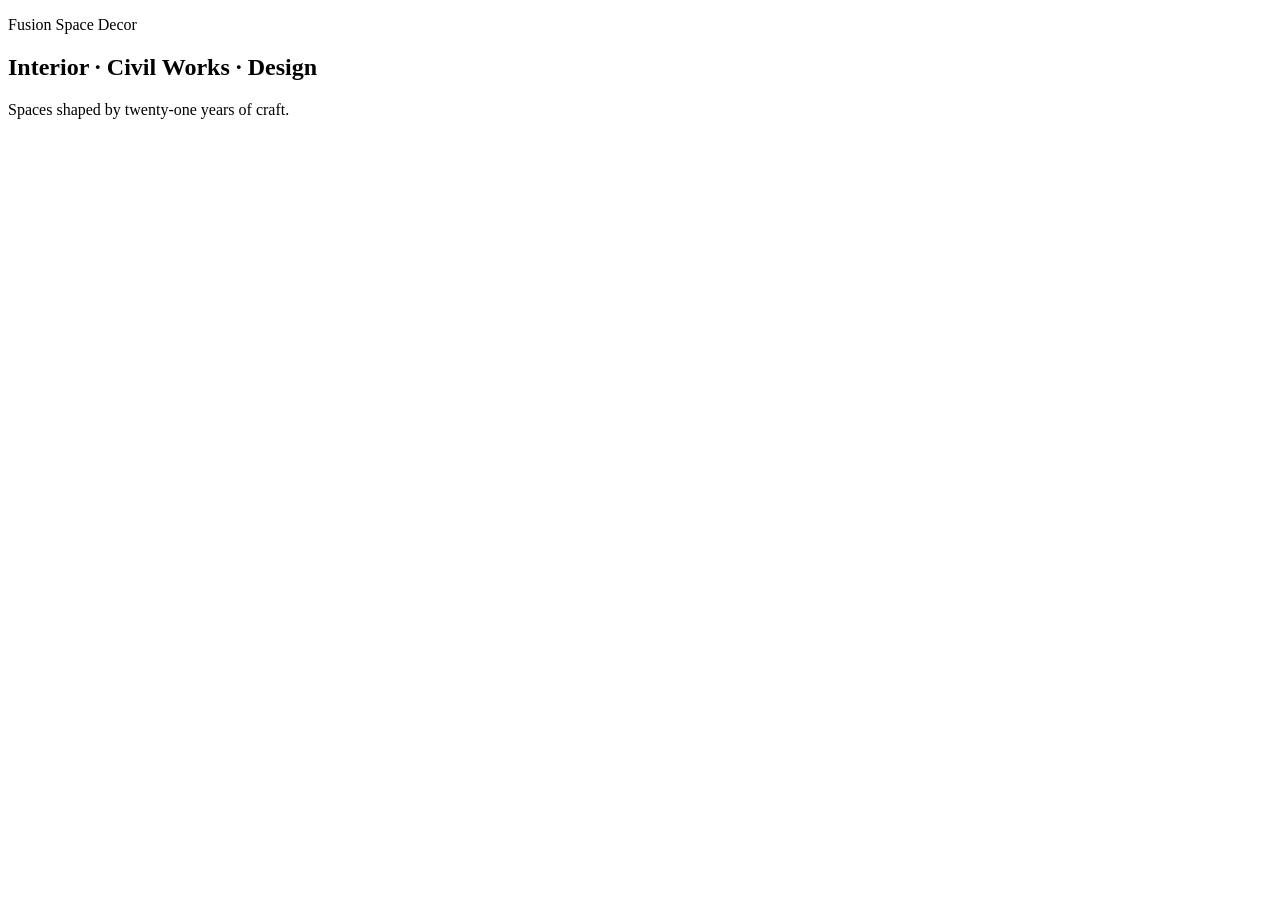
==== public/index.html @ cd6d6539 "Initial project scaffold: pages, Firebase config, security rules, setup guide" ====
<!DOCTYPE html>
<html lang="en">
<head>
  <meta charset="UTF-8">
  <meta name="viewport" content="width=device-width, initial-scale=1.0">
  <title>Fusion Space Decor | Interior · Civil Works · Design</title>
  <meta name="description" content="Fusion Space Decor — Mumbai interior design, civil works and design studio led by Attiulla Mirza, 21+ years' experience.">
  <link rel="icon" href="/logo.png">
  <link rel="preconnect" href="https://fonts.googleapis.com">
  <link rel="preconnect" href="https://fonts.gstatic.com" crossorigin>
  <link href="https://fonts.googleapis.com/css2?family=Cinzel:wght@500;600&family=Cormorant+Garamond:ital@1&family=Outfit:wght@400;500;600&display=swap" rel="stylesheet">
  <link rel="stylesheet" href="/css/style.css">
</head>
<body>
  <div id="site-header"></div>

  <main>
    <section class="hero">
      <p class="eyebrow">Fusion Space Decor</p>
      <h1>Interior &middot; Civil Works &middot; Design</h1>
      <p class="accent">Spaces shaped by twenty-one years of craft.</p>
    </section>

    <!-- Sections to build next: stats, services, featured projects, studio, clients, CTA
         (see CLAUDE.md §4 Home row). Content will come from Firestore from Build order step 3. -->
  </main>

  <div id="site-footer"></div>

  <script src="/js/layout.js"></script>
  <script src="/js/main.js"></script>
</body>
</html>
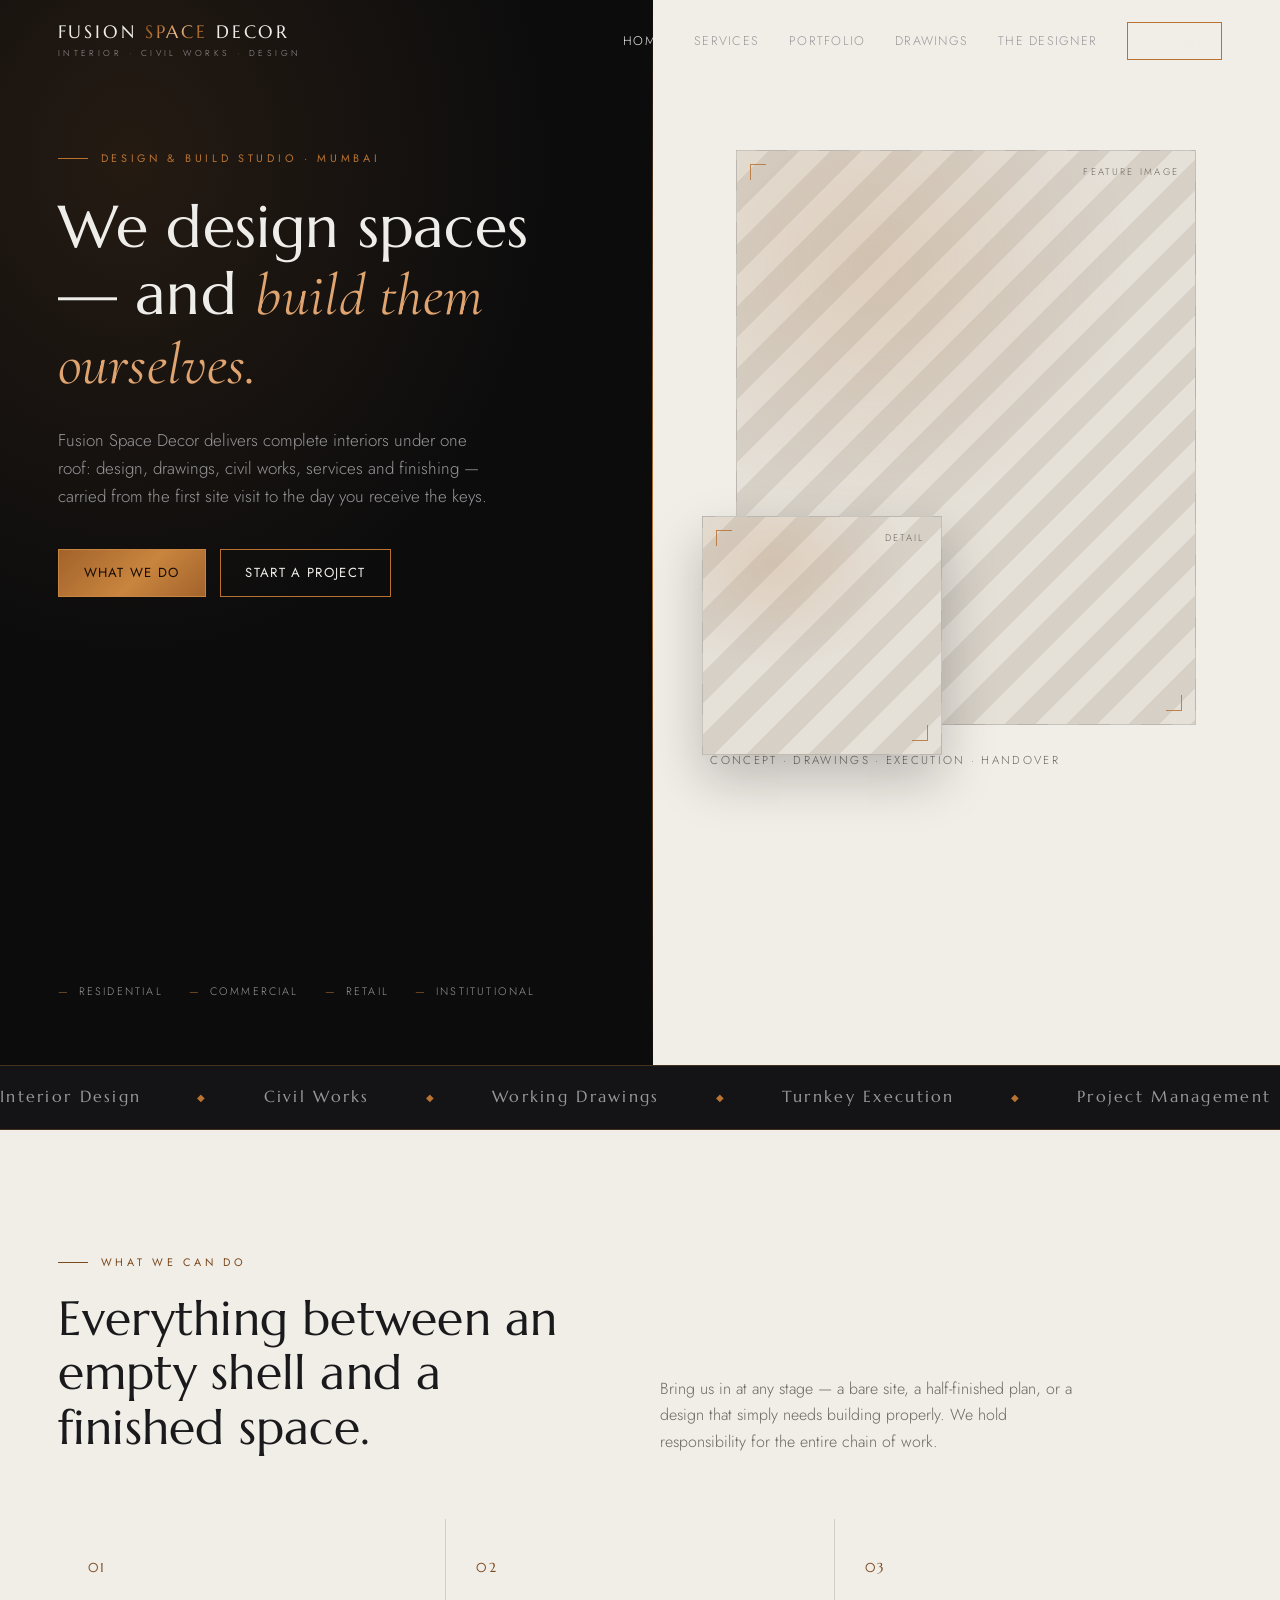
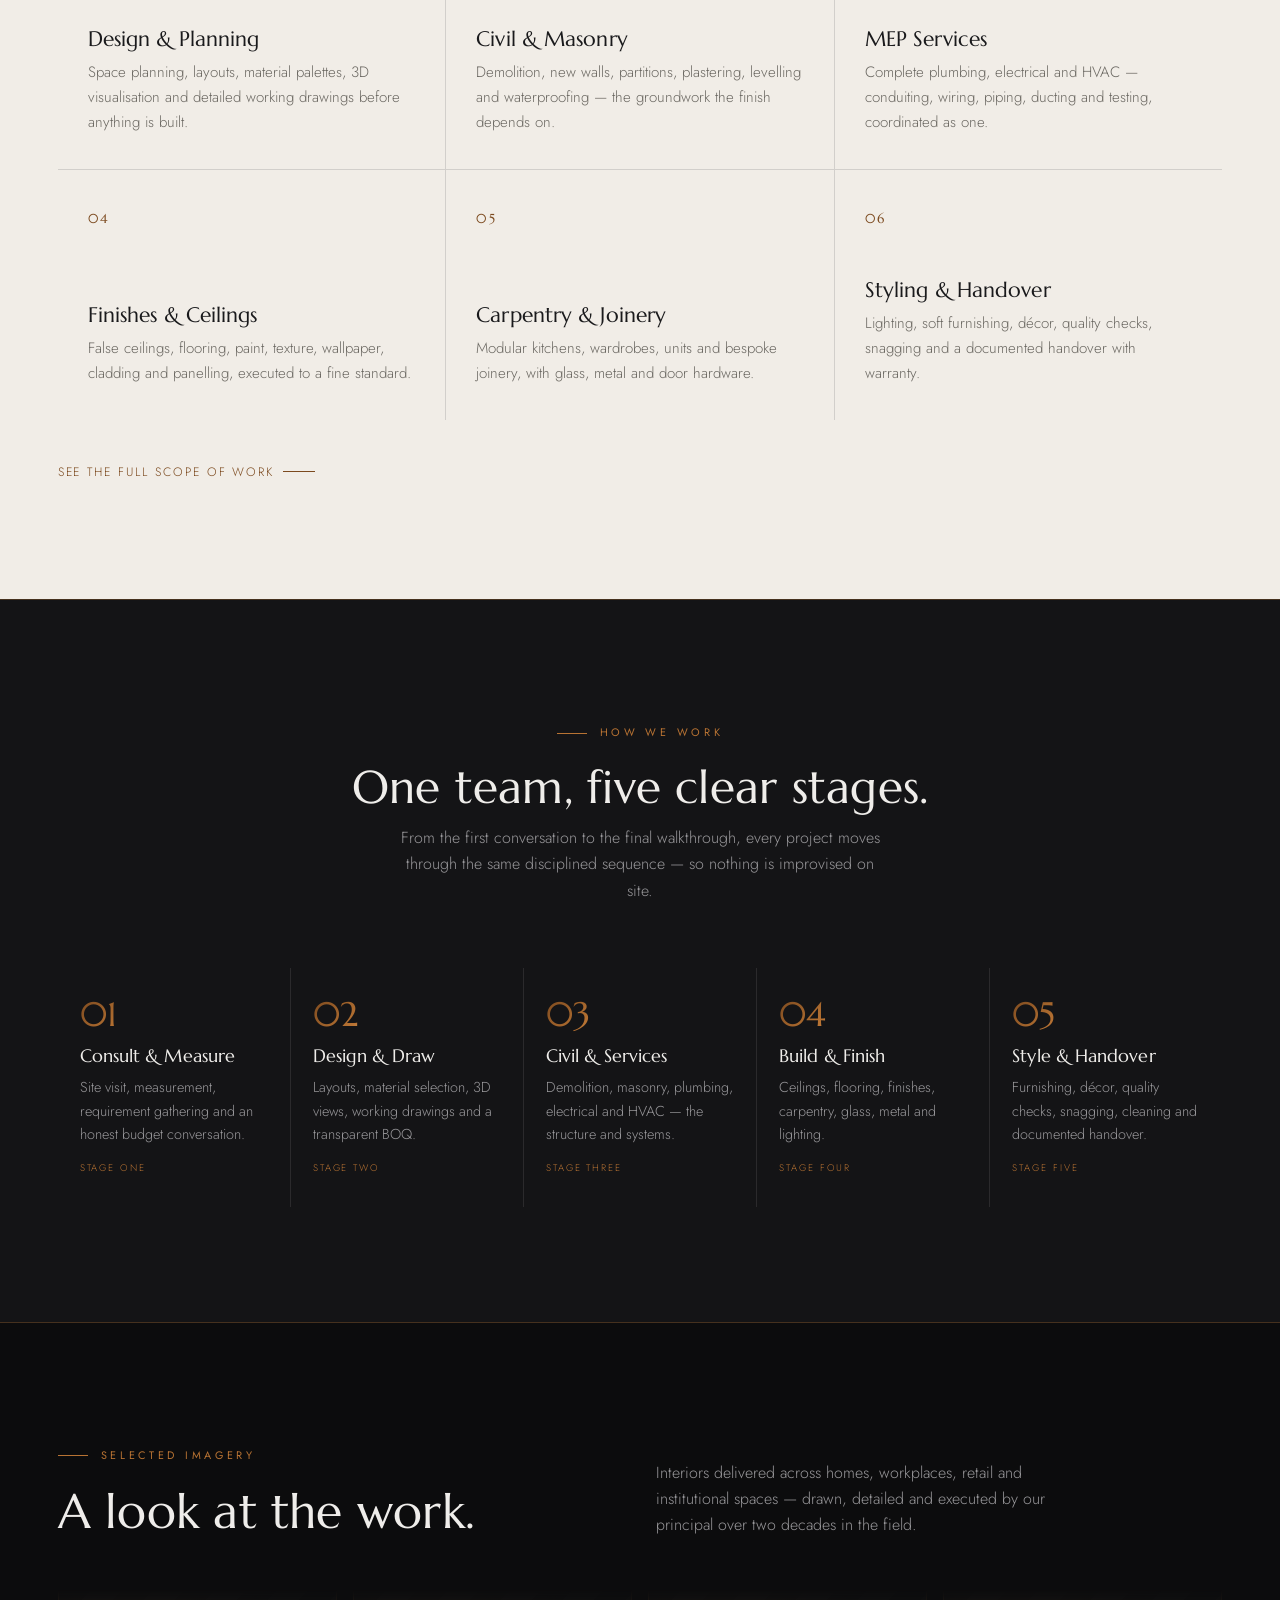
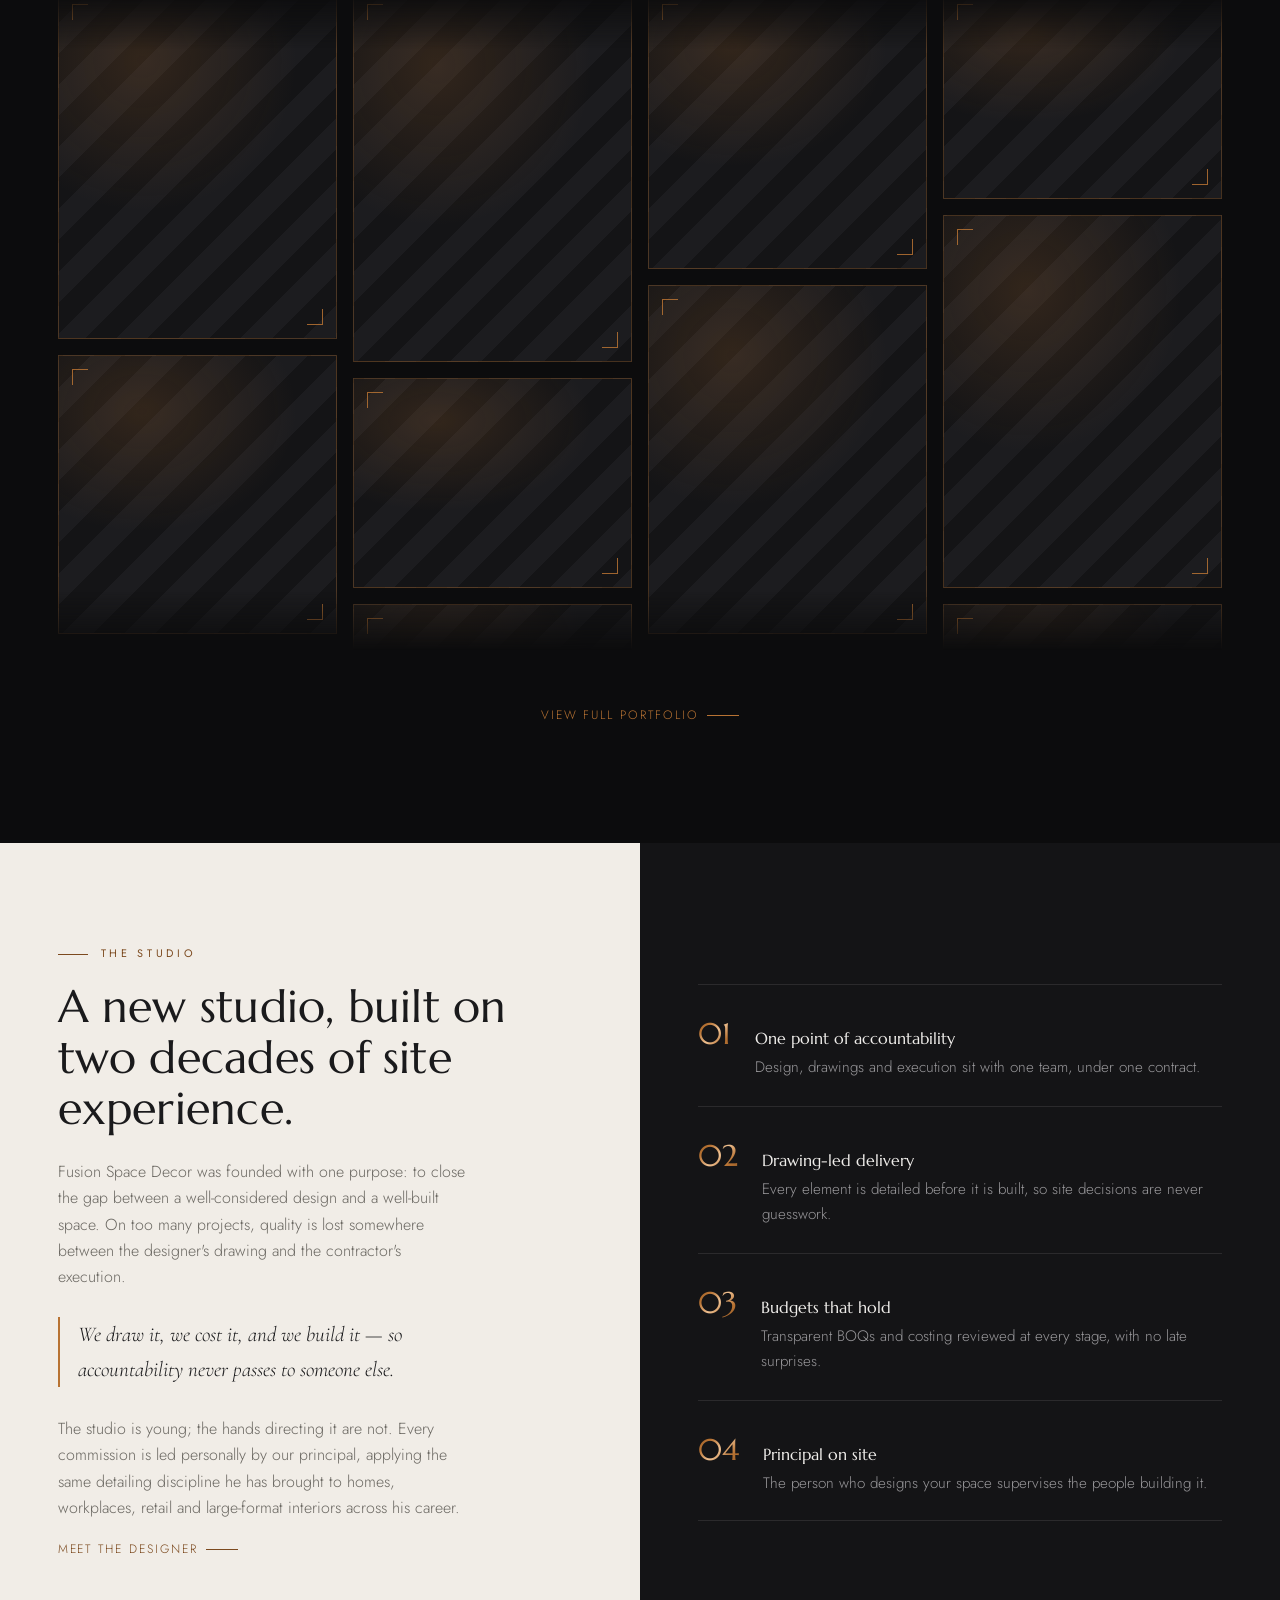
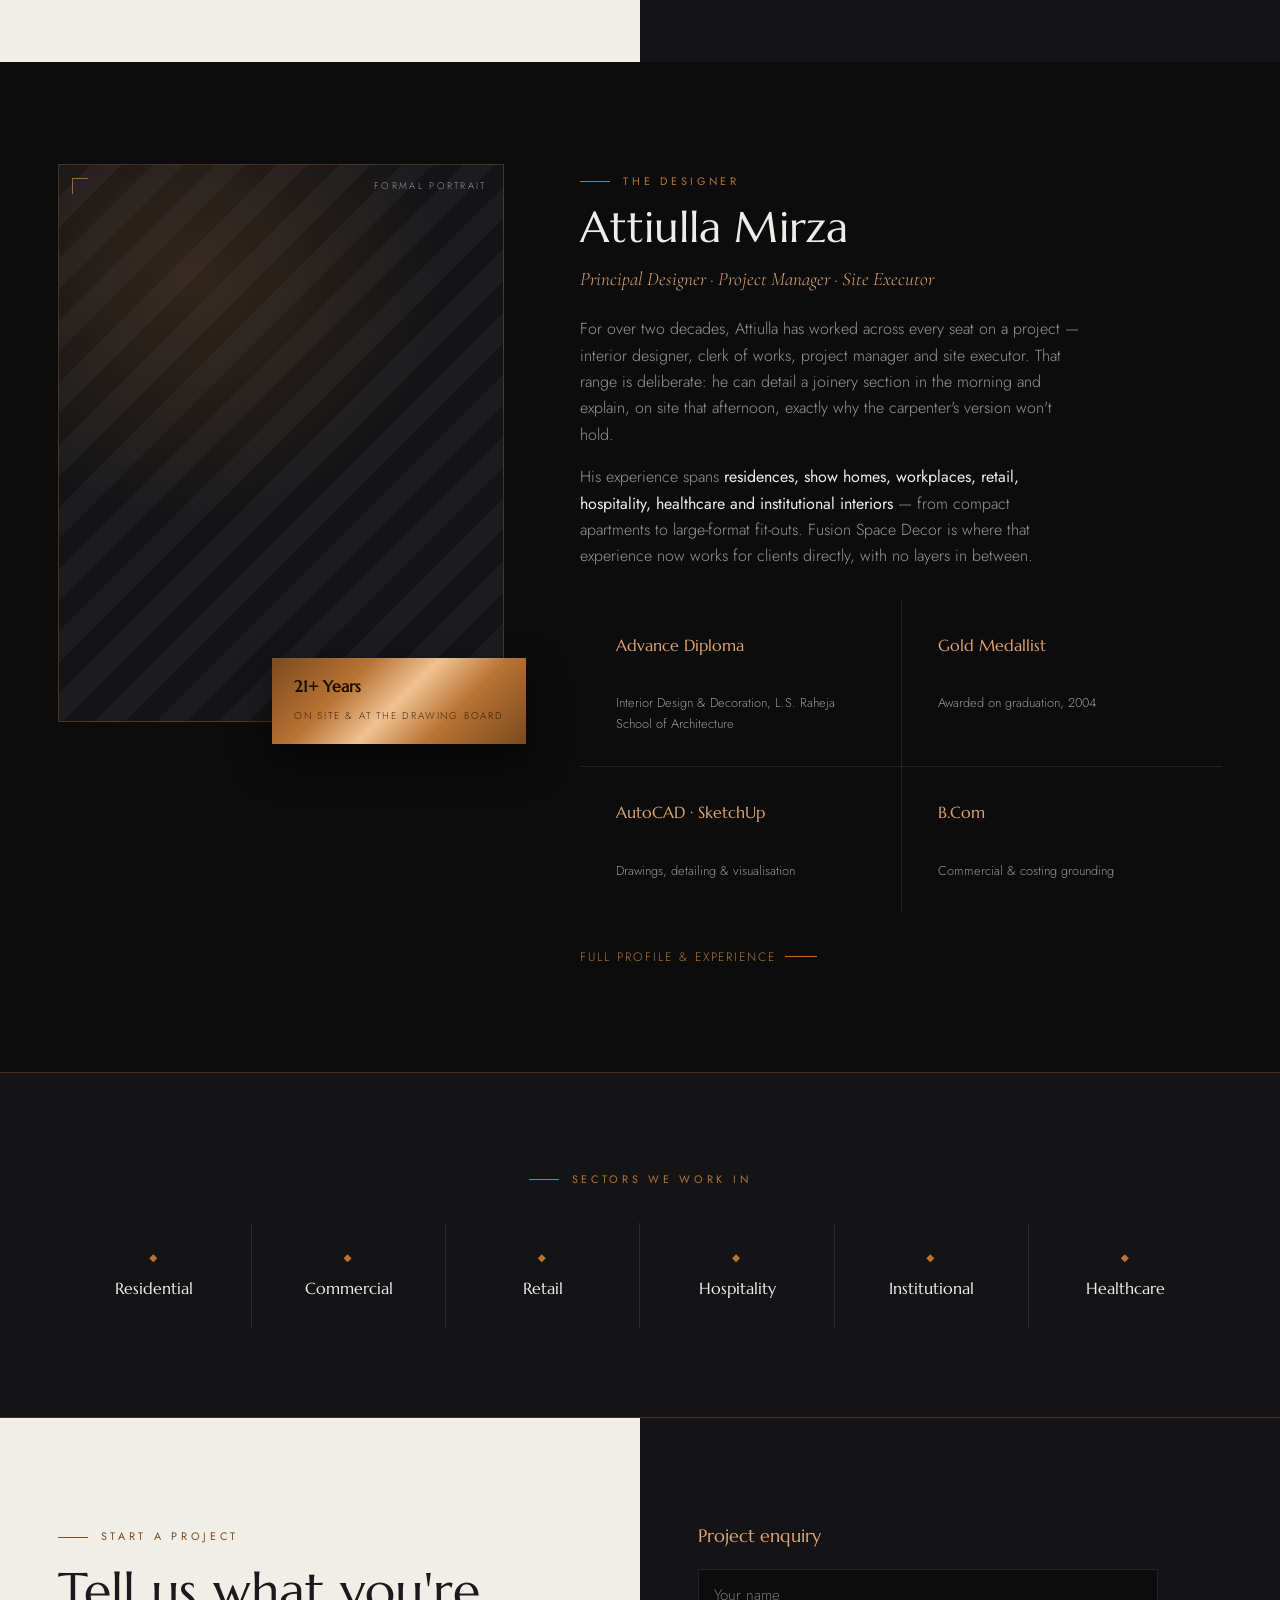
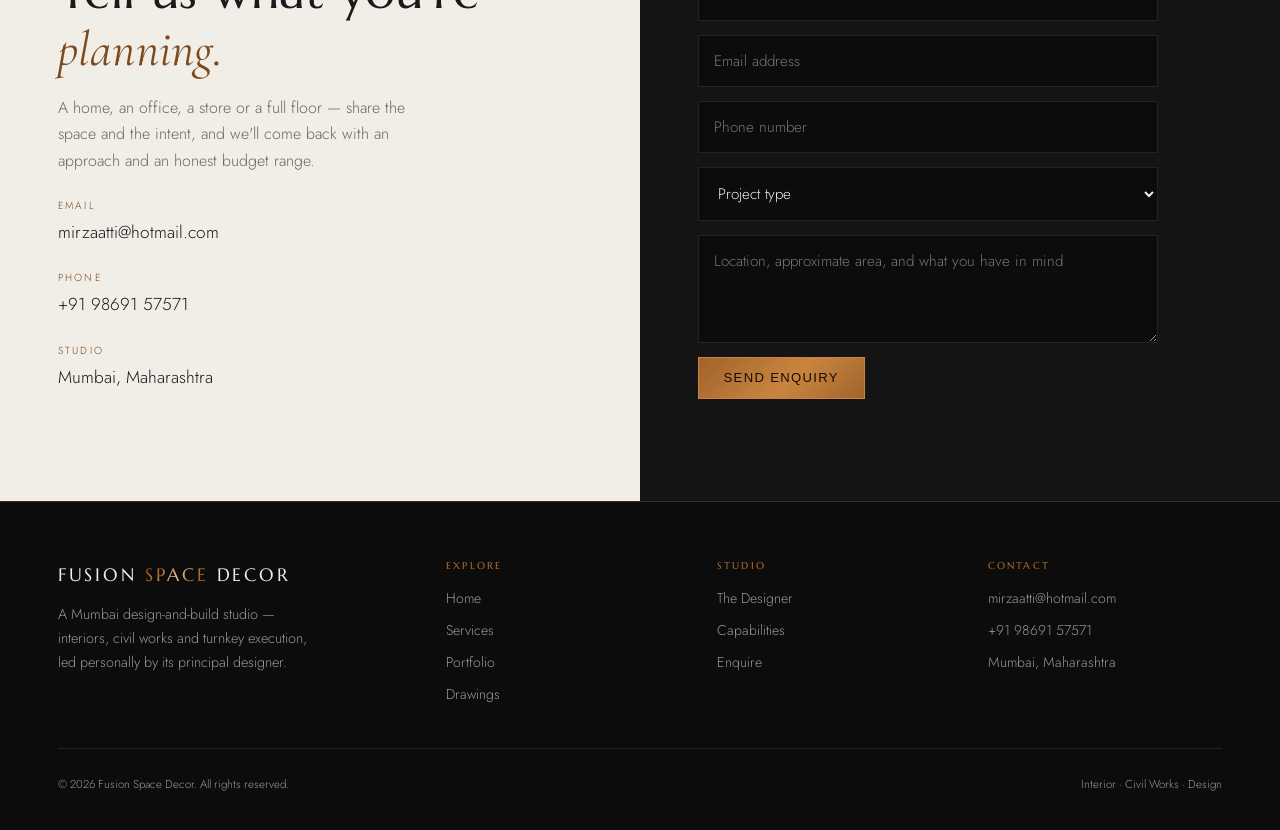
==== commit 5fe961be: "Add GitHub Pages deploy workflow; replace projects pages with portfolio + sketches Publishes public/" ====
--- a/public/index.html
+++ b/public/index.html
@@ -1,33 +1,544 @@
 <!DOCTYPE html>
 <html lang="en">
 <head>
-  <meta charset="UTF-8">
-  <meta name="viewport" content="width=device-width, initial-scale=1.0">
-  <title>Fusion Space Decor | Interior · Civil Works · Design</title>
-  <meta name="description" content="Fusion Space Decor — Mumbai interior design, civil works and design studio led by Attiulla Mirza, 21+ years' experience.">
-  <link rel="icon" href="/logo.png">
-  <link rel="preconnect" href="https://fonts.googleapis.com">
-  <link rel="preconnect" href="https://fonts.gstatic.com" crossorigin>
-  <link href="https://fonts.googleapis.com/css2?family=Cinzel:wght@500;600&family=Cormorant+Garamond:ital@1&family=Outfit:wght@400;500;600&display=swap" rel="stylesheet">
-  <link rel="stylesheet" href="/css/style.css">
+<meta charset="UTF-8" />
+<meta name="viewport" content="width=device-width, initial-scale=1.0" />
+<title>Fusion Space Decor — Interior · Civil Works · Design | Mumbai</title>
+<meta name="description" content="Fusion Space Decor is a Mumbai design-and-build studio delivering complete interiors — design, civil works, services and finishing — from first site visit to final handover, under one accountable team." />
+<link rel="preconnect" href="https://fonts.googleapis.com" />
+<link rel="preconnect" href="https://fonts.gstatic.com" crossorigin />
+<link href="https://fonts.googleapis.com/css2?family=Cormorant+Garamond:ital,wght@0,400;0,500;1,400&family=Jost:wght@200;300;400;500&family=Marcellus&display=swap" rel="stylesheet" />
+<style>
+/* ============================================================
+   FUSION SPACE DECOR — shared design system
+   Finish: black · silver · copper   |   Split dark / light panels
+   Used by every page. Fonts loaded per-page in <head>.
+   ============================================================ */
+
+:root{
+  --black:#0C0C0D; --coal:#141416; --coal-2:#1C1C1F;
+  --bone:#F1EDE7; --bone-2:#E5E0D8; --ash:#D6D0C7;
+  --on-dark:#EFEDEA; --on-light:#1A1A1C;
+  --mute-dark:#98979A; --mute-light:#6B6862;
+  --copper:#B87333; --copper-lt:#DFA470; --copper-dp:#7C4A1F;
+  --silver:#B9BDC2; --silver-lt:#E4E7EA;
+  --copper-sheen:linear-gradient(135deg,#7C4A1F 0%,#B87333 30%,#F0C293 50%,#B87333 70%,#7C4A1F 100%);
+  --silver-sheen:linear-gradient(135deg,#7E848B 0%,#B9BDC2 30%,#F2F4F6 50%,#B9BDC2 70%,#7E848B 100%);
+  --line-d:rgba(184,115,51,.30); --line-d2:rgba(239,237,234,.10); --line-l:rgba(26,26,28,.14);
+  --f-disp:'Marcellus',serif; --f-ital:'Cormorant Garamond',serif; --f-body:'Jost',system-ui,sans-serif;
+  --maxw:1280px; --pad:clamp(20px,4.5vw,72px);
+}
+*{box-sizing:border-box;margin:0;padding:0}
+html{scroll-behavior:smooth}
+body{font-family:var(--f-body);font-weight:300;background:var(--black);color:var(--on-dark);line-height:1.65;-webkit-font-smoothing:antialiased;overflow-x:hidden}
+a{color:inherit;text-decoration:none}
+img{max-width:100%;display:block}
+.wrap{max-width:var(--maxw);margin:0 auto}
+
+/* ---------- shared type / bits ---------- */
+.eyebrow{font-weight:400;font-size:.68rem;letter-spacing:.34em;text-transform:uppercase;display:inline-flex;align-items:center;gap:13px;color:var(--copper)}
+.eyebrow::before{content:"";width:30px;height:1px;background:var(--copper)}
+.eyebrow.on-light{color:var(--copper-dp)}
+.eyebrow.on-light::before{background:var(--copper-dp)}
+.eyebrow.center{justify-content:center}
+h1,h2,h3,h4{font-family:var(--f-disp);font-weight:400;line-height:1.14;letter-spacing:.005em}
+.ital{font-family:var(--f-ital);font-style:italic}
+.lede{max-width:56ch;font-size:1.04rem}
+.copper-text{background-image:var(--copper-sheen);-webkit-background-clip:text;background-clip:text;color:transparent}
+.silver-text{background-image:var(--silver-sheen);-webkit-background-clip:text;background-clip:text;color:transparent}
+
+.btn{display:inline-flex;align-items:center;gap:.6em;font-size:.82rem;font-weight:400;letter-spacing:.1em;text-transform:uppercase;padding:.95em 1.9em;border:1px solid var(--copper);color:var(--on-dark);background:transparent;cursor:pointer;transition:background .35s,color .35s}
+.btn:hover{background:var(--copper);color:#150B03}
+.btn--solid{background:linear-gradient(135deg,#A2632B,#C9853F 55%,#A2632B);border-color:#C9853F;color:#170C03}
+.btn--solid:hover{background:linear-gradient(135deg,#C9853F,#E0A46B 55%,#C9853F)}
+.btn--dark{border-color:var(--on-light);color:var(--on-light)}
+.btn--dark:hover{background:var(--on-light);color:var(--bone)}
+.arrow{display:inline-flex;align-items:center;gap:.7em;font-size:.76rem;letter-spacing:.16em;text-transform:uppercase;color:var(--copper)}
+.arrow i{width:32px;height:1px;background:currentColor;transition:width .3s}
+.arrow:hover i{width:50px}
+.arrow.dp{color:var(--copper-dp)}
+
+/* ---------- image placeholder frames ---------- */
+.frame{position:relative;overflow:hidden;background:
+   radial-gradient(90% 70% at 30% 20%,rgba(184,115,51,.18),transparent 62%),
+   repeating-linear-gradient(135deg,var(--coal) 0 22px,var(--coal-2) 22px 44px);
+   border:1px solid var(--line-d)}
+.frame.light{background:
+   radial-gradient(90% 70% at 30% 20%,rgba(184,115,51,.16),transparent 62%),
+   repeating-linear-gradient(135deg,var(--bone-2) 0 22px,var(--ash) 22px 44px);
+   border:1px solid var(--line-l)}
+.frame::before,.frame::after{content:"";position:absolute;width:15px;height:15px;border:1px solid var(--copper);opacity:.85}
+.frame::before{top:13px;left:13px;border-right:0;border-bottom:0}
+.frame::after{bottom:13px;right:13px;border-left:0;border-top:0}
+.frame .tag{position:absolute;top:14px;right:16px;font-size:.6rem;letter-spacing:.24em;text-transform:uppercase;color:var(--mute-dark)}
+.frame.light .tag{color:var(--mute-light)}
+.frame .cap{position:absolute;left:0;right:0;bottom:0;padding:16px 18px;background:linear-gradient(transparent,rgba(12,12,13,.86));font-size:.72rem;letter-spacing:.12em;text-transform:uppercase;color:var(--on-dark)}
+.r45{aspect-ratio:4/5}.r11{aspect-ratio:1/1}.r34{aspect-ratio:3/4}.r43{aspect-ratio:4/3}.r169{aspect-ratio:16/10}
+
+/* ---------- header ---------- */
+header{position:fixed;inset:0 0 auto 0;z-index:60;transition:background .4s,border-color .4s,padding .4s;border-bottom:1px solid transparent}
+header.scrolled{background:rgba(12,12,13,.92);backdrop-filter:blur(12px);border-bottom:1px solid var(--line-d)}
+.navbar{display:flex;align-items:center;justify-content:space-between;padding:22px var(--pad);transition:padding .4s}
+header.scrolled .navbar{padding:14px var(--pad)}
+.brand{display:flex;flex-direction:column;line-height:1}
+.brand .name{font-family:var(--f-disp);font-size:1.12rem;letter-spacing:.16em}
+.brand .sub{font-size:.54rem;letter-spacing:.4em;text-transform:uppercase;color:var(--mute-dark);margin-top:7px}
+nav.main{display:flex;align-items:center;gap:30px}
+nav.main a{font-size:.78rem;letter-spacing:.1em;text-transform:uppercase;color:var(--mute-dark);transition:color .25s}
+nav.main a:hover,nav.main a.here{color:var(--on-dark)}
+nav.main .btn{padding:.62em 1.3em;color:var(--on-dark)}
+.menu-btn{display:none;background:none;border:0;cursor:pointer;flex-direction:column;gap:5px}
+.menu-btn span{width:25px;height:1.5px;background:var(--on-dark)}
+
+/* ---------- page hero (interior pages) ---------- */
+.pagehero{padding:clamp(130px,16vw,190px) var(--pad) clamp(50px,7vw,84px);position:relative;overflow:hidden;
+  background:radial-gradient(110% 90% at 82% 10%,rgba(184,115,51,.14),transparent 58%),var(--black);border-bottom:1px solid var(--line-d)}
+.pagehero::after{content:"";position:absolute;inset:0;opacity:.05;pointer-events:none;
+  background-image:linear-gradient(var(--copper) 1px,transparent 1px),linear-gradient(90deg,var(--copper) 1px,transparent 1px);
+  background-size:56px 56px;-webkit-mask-image:radial-gradient(60% 80% at 80% 40%,#000,transparent 72%);mask-image:radial-gradient(60% 80% at 80% 40%,#000,transparent 72%)}
+.pagehero .wrap{position:relative;z-index:2}
+.crumb{font-size:.68rem;letter-spacing:.2em;text-transform:uppercase;color:var(--mute-dark);margin-bottom:20px}
+.crumb a:hover{color:var(--on-dark)}
+.crumb .sep{color:var(--copper);margin:0 10px}
+.pagehero h1{font-size:clamp(2.3rem,5vw,3.8rem);max-width:18ch}
+.pagehero .sub{font-family:var(--f-ital);font-style:italic;font-size:clamp(1.15rem,2.2vw,1.5rem);color:var(--copper-lt);margin-top:.5em;max-width:52ch}
+
+/* ---------- HERO split (home) ---------- */
+.hero{display:grid;grid-template-columns:1.02fr .98fr;min-height:100svh}
+.hero__dark{background:radial-gradient(110% 80% at 20% 15%,rgba(184,115,51,.14),transparent 60%),var(--black);display:flex;flex-direction:column;justify-content:center;padding:150px var(--pad) 64px;position:relative}
+.hero__dark::after{content:"";position:absolute;top:0;right:0;bottom:0;width:1px;background:linear-gradient(transparent,var(--copper),transparent)}
+.hero__dark h1{font-size:clamp(2.5rem,4.6vw,4.2rem);max-width:15ch;margin:.42em 0 .5em}
+.hero__dark h1 .ital{color:var(--copper-lt)}
+.hero__dark p{color:var(--mute-dark);max-width:44ch;font-size:1.06rem;margin-bottom:2.2em}
+.hero-cta{display:flex;gap:14px;flex-wrap:wrap}
+.hero__disc{margin-top:auto;padding-top:40px;display:flex;gap:26px;flex-wrap:wrap}
+.hero__disc span{font-size:.68rem;letter-spacing:.2em;text-transform:uppercase;color:var(--mute-dark)}
+.hero__disc span::before{content:"—";color:var(--copper);margin-right:9px}
+.hero__light{background:var(--bone);color:var(--on-light);display:flex;flex-direction:column;justify-content:center;padding:150px var(--pad) 64px;position:relative}
+.hero__light .stack{position:relative;max-width:460px;margin:0 auto;width:100%}
+.hero__light .frame{aspect-ratio:4/5}
+.hero__light .float{position:absolute;left:-34px;bottom:-30px;width:52%;aspect-ratio:1/1;box-shadow:0 24px 50px rgba(0,0,0,.22)}
+.hero__light .cap{position:static;background:none;color:var(--mute-light);padding:0;margin-top:26px;font-size:.72rem;letter-spacing:.2em;text-transform:uppercase}
+
+/* ---------- marquee strip ---------- */
+.strip{background:var(--coal);border-block:1px solid var(--line-d);padding:18px 0;overflow:hidden}
+.strip .track{display:flex;gap:56px;width:max-content;white-space:nowrap;animation:slide 34s linear infinite}
+.strip span{font-family:var(--f-disp);font-size:1.02rem;letter-spacing:.14em;color:var(--mute-dark)}
+.strip span::after{content:"◆";margin-left:56px;color:var(--copper);font-size:.62rem;vertical-align:middle}
+@keyframes slide{to{transform:translateX(-50%)}}
+.strip:hover .track{animation-play-state:paused}
+
+/* ---------- capability grid (home) ---------- */
+.can{background:var(--bone);color:var(--on-light);padding:clamp(72px,9vw,128px) var(--pad)}
+.can__head{display:grid;grid-template-columns:1fr 1fr;gap:40px;align-items:end;margin-bottom:clamp(40px,5vw,68px)}
+.can__head h2{font-size:clamp(1.9rem,3.8vw,3rem);margin-top:.4em;max-width:16ch}
+.can__head p{color:var(--mute-light);max-width:48ch}
+.cap-grid{display:grid;grid-template-columns:repeat(3,1fr);gap:1px;background:var(--line-l)}
+.cap{background:var(--bone);padding:38px 30px 34px;min-height:250px;display:flex;flex-direction:column;transition:background .4s}
+.cap:hover{background:var(--bone-2)}
+.cap .no{font-family:var(--f-disp);font-size:.82rem;letter-spacing:.2em;color:var(--copper-dp)}
+.cap h3{font-size:1.32rem;margin:auto 0 .45em}
+.cap p{color:var(--mute-light);font-size:.94rem}
+
+/* ---------- pinterest showcase ---------- */
+.showcase{background:var(--black);padding:clamp(72px,9vw,120px) 0;position:relative;overflow:hidden}
+.showcase .lead{padding:0 var(--pad);margin-bottom:clamp(34px,4vw,56px);display:grid;grid-template-columns:1fr 1fr;gap:32px;align-items:end}
+.showcase h2{font-size:clamp(1.9rem,3.8vw,3rem);margin-top:.4em}
+.showcase .lead p{color:var(--mute-dark);max-width:46ch}
+.pin{display:grid;grid-template-columns:repeat(4,1fr);gap:16px;height:clamp(440px,58vw,660px);padding:0 var(--pad);
+  -webkit-mask-image:linear-gradient(180deg,transparent,#000 9%,#000 91%,transparent);mask-image:linear-gradient(180deg,transparent,#000 9%,#000 91%,transparent)}
+.pin__col{display:flex;flex-direction:column;gap:16px;animation:up 44s linear infinite;will-change:transform}
+.pin__col.b{animation:down 52s linear infinite}
+.pin__col.c{animation-duration:38s}
+.pin__col.d{animation:down 60s linear infinite}
+@keyframes up{from{transform:translateY(0)}to{transform:translateY(-50%)}}
+@keyframes down{from{transform:translateY(-50%)}to{transform:translateY(0)}}
+.showcase:hover .pin__col{animation-play-state:paused}
+.pin__col .frame{flex:none}
+
+/* ---------- split about band ---------- */
+.about{display:grid;grid-template-columns:1fr 1fr;min-height:520px}
+.about__l{background:var(--bone);color:var(--on-light);padding:clamp(60px,8vw,110px) var(--pad);display:flex;flex-direction:column;justify-content:center}
+.about__l h2{font-size:clamp(1.85rem,3.6vw,2.8rem);margin:.4em 0 .55em;max-width:15ch}
+.about__l p{color:var(--mute-light);max-width:46ch;margin-bottom:1.1em}
+.about__l .pull{font-family:var(--f-ital);font-style:italic;font-size:1.32rem;color:var(--on-light);border-left:2px solid var(--copper);padding-left:18px;margin:.4em 0 1.4em}
+.about__r{background:var(--coal);padding:clamp(60px,8vw,110px) var(--pad);display:flex;flex-direction:column;justify-content:center;gap:2px}
+.fact{border-top:1px solid var(--line-d2);padding:24px 0;display:grid;grid-template-columns:auto 1fr;gap:24px;align-items:baseline}
+.fact:last-child{border-bottom:1px solid var(--line-d2)}
+.fact .k{font-family:var(--f-disp);font-size:1.9rem}
+.fact .t{font-size:.95rem;color:var(--mute-dark)}
+.fact .t b{display:block;color:var(--on-dark);font-weight:400;font-size:1.02rem;font-family:var(--f-disp);margin-bottom:2px}
+
+/* ---------- process timeline ---------- */
+.process{background:var(--coal);border-block:1px solid var(--line-d);padding:clamp(72px,9vw,120px) var(--pad)}
+.process__head{text-align:center;margin-bottom:clamp(40px,5vw,66px)}
+.process__head h2{font-size:clamp(1.9rem,3.8vw,2.9rem);margin-top:.4em}
+.process__head p{color:var(--mute-dark);max-width:54ch;margin:.7em auto 0}
+.steps{display:grid;grid-template-columns:repeat(5,1fr);gap:1px;background:var(--line-d2);counter-reset:s}
+.step{background:var(--coal);padding:30px 22px;position:relative}
+.step .n{font-family:var(--f-disp);font-size:2.1rem;line-height:1}
+.step h3{font-size:1.12rem;margin:14px 0 10px}
+.step p{color:var(--mute-dark);font-size:.9rem}
+.step .ph{font-size:.6rem;letter-spacing:.2em;text-transform:uppercase;color:var(--copper);margin-top:14px;display:block}
+
+/* ---------- services page: full scope pillars ---------- */
+.scope{background:var(--black);padding:clamp(64px,8vw,110px) var(--pad)}
+.pillar{padding:34px 0;border-top:1px solid var(--line-d2);display:grid;grid-template-columns:.7fr 2.3fr;gap:clamp(20px,4vw,54px);align-items:start}
+.pillar:last-child{border-bottom:1px solid var(--line-d2)}
+.pillar .ph{position:sticky;top:120px}
+.pillar .ph .no{font-family:var(--f-disp);font-size:.8rem;letter-spacing:.2em;color:var(--copper)}
+.pillar .ph h3{font-size:clamp(1.3rem,2.4vw,1.8rem);margin-top:8px}
+.chips{display:flex;flex-wrap:wrap;gap:9px}
+.chip{font-size:.8rem;letter-spacing:.02em;color:var(--mute-dark);border:1px solid var(--line-d2);padding:.5em 1em;transition:border-color .3s,color .3s}
+.chip:hover{border-color:var(--copper);color:var(--on-dark)}
+
+/* ---------- designer profile (about page) ---------- */
+.profile{background:var(--black);padding:clamp(64px,8vw,110px) var(--pad)}
+.profile .wrap{display:grid;grid-template-columns:.82fr 1.18fr;gap:clamp(30px,6vw,84px);align-items:start}
+.portrait{position:relative}
+.portrait .frame{aspect-ratio:4/5}
+.portrait .plate{position:absolute;right:-22px;bottom:-22px;background:var(--copper-sheen);color:#1B0C02;padding:16px 22px;box-shadow:0 16px 36px rgba(0,0,0,.5)}
+.portrait .plate b{display:block;font-family:var(--f-disp);font-size:1.02rem}
+.portrait .plate span{font-size:.62rem;letter-spacing:.18em;text-transform:uppercase;opacity:.78}
+.profile h2{font-size:clamp(1.9rem,3.8vw,2.7rem);margin:.3em 0 .25em}
+.profile .role{font-family:var(--f-ital);font-style:italic;font-size:1.2rem;color:var(--copper-lt);margin-bottom:1.1em}
+.profile p{color:var(--mute-dark);max-width:56ch;margin-bottom:1em}
+.profile p b{color:var(--on-dark);font-weight:400}
+.cv{display:grid;grid-template-columns:repeat(2,1fr);gap:1px;background:var(--line-d2);margin:30px 0}
+.cv div{background:var(--black);padding:16px 18px}
+.cv .k{font-family:var(--f-disp);font-size:1rem;color:var(--copper-lt)}
+.cv .v{font-size:.8rem;color:var(--mute-dark);margin-top:2px}
+
+/* experience timeline */
+.exp{background:var(--coal);border-top:1px solid var(--line-d);padding:clamp(64px,8vw,110px) var(--pad)}
+.exp__head{margin-bottom:clamp(34px,4vw,54px)}
+.exp__head h2{font-size:clamp(1.8rem,3.4vw,2.6rem);margin-top:.4em}
+.tl{max-width:820px}
+.tl .row{display:grid;grid-template-columns:auto 1fr;gap:28px;padding:26px 0;border-top:1px solid var(--line-d2)}
+.tl .row:last-child{border-bottom:1px solid var(--line-d2)}
+.tl .yr{font-family:var(--f-disp);color:var(--copper-lt);font-size:.95rem;white-space:nowrap}
+.tl .role{font-family:var(--f-disp);font-size:1.2rem}
+.tl .role + p{color:var(--mute-dark);margin-top:6px;font-size:.95rem;max-width:60ch}
+
+/* ---------- gallery grid (portfolio) ---------- */
+.gal{background:var(--black);padding:clamp(56px,7vw,96px) var(--pad)}
+.gal .filters{display:flex;flex-wrap:wrap;gap:10px;margin-bottom:34px}
+.gal .filters .chip.on{border-color:var(--copper);color:var(--on-dark)}
+.grid-gal{display:grid;grid-template-columns:repeat(12,1fr);gap:16px}
+.grid-gal .frame{grid-column:span 4}
+.grid-gal .frame.big{grid-column:span 6}
+.grid-gal .frame.sq{grid-column:span 4;aspect-ratio:1/1}
+
+/* ---------- sketches grid (square boxes) ---------- */
+.sketch-sec{background:var(--bone-2);color:var(--on-light);padding:clamp(56px,7vw,100px) var(--pad)}
+.sketch-note{max-width:60ch;color:var(--mute-light);margin-bottom:clamp(30px,4vw,48px)}
+.sq-grid{display:grid;grid-template-columns:repeat(auto-fill,minmax(230px,1fr));gap:18px}
+.sq{position:relative;aspect-ratio:1/1;background:#FBFAF7;border:1px solid var(--line-l);overflow:hidden;
+  background-image:linear-gradient(rgba(30,60,90,.07) 1px,transparent 1px),linear-gradient(90deg,rgba(30,60,90,.07) 1px,transparent 1px);background-size:24px 24px}
+.sq .rule{position:absolute;inset:12px;border:1px solid rgba(30,60,90,.20)}
+.sq .lbl{position:absolute;left:20px;top:20px;font-size:.6rem;letter-spacing:.2em;text-transform:uppercase;color:#41586E}
+.sq .block{position:absolute;right:12px;bottom:12px;background:#fff;border:1px solid rgba(30,60,90,.28);padding:7px 11px;font-size:.56rem;letter-spacing:.14em;text-transform:uppercase;color:#41586E}
+.sq .block b{display:block;font-family:var(--f-disp);font-size:.72rem;letter-spacing:.08em;color:var(--on-light)}
+
+/* ---------- sectors ---------- */
+.sectors{background:var(--coal);border-block:1px solid var(--line-d);padding:clamp(56px,7vw,90px) var(--pad)}
+.sectors .head{text-align:center}
+.sectors .grid{display:grid;grid-template-columns:repeat(6,1fr);gap:1px;background:var(--line-d2);margin-top:34px}
+.sec{background:var(--coal);padding:26px 16px;text-align:center;transition:background .35s}
+.sec:hover{background:var(--coal-2)}
+.sec .i{font-size:.66rem;letter-spacing:.2em;color:var(--copper)}
+.sec .n{font-family:var(--f-disp);font-size:1rem;margin-top:9px}
+
+/* ---------- contact split ---------- */
+.contact{display:grid;grid-template-columns:1fr 1fr}
+.contact__l{background:var(--bone);color:var(--on-light);padding:clamp(64px,8vw,120px) var(--pad);display:flex;flex-direction:column;justify-content:center}
+.contact__l h2{font-size:clamp(2rem,4.2vw,3.1rem);margin:.35em 0 .35em}
+.contact__l h2 .ital{color:var(--copper-dp)}
+.contact__l p{color:var(--mute-light);max-width:42ch}
+.detail{margin-top:24px}
+.detail .k{font-size:.64rem;letter-spacing:.22em;text-transform:uppercase;color:var(--copper-dp)}
+.detail .v{font-size:1.08rem;margin-top:3px}
+.contact__r{background:var(--coal);padding:clamp(64px,8vw,120px) var(--pad);display:flex;flex-direction:column;justify-content:center}
+form.enq{display:flex;flex-direction:column;gap:14px;max-width:460px;width:100%}
+form.enq .fh{font-family:var(--f-disp);font-size:1.15rem;color:var(--copper-lt);margin-bottom:4px}
+form.enq input,form.enq select,form.enq textarea{background:var(--black);border:1px solid var(--line-d2);color:var(--on-dark);padding:14px 15px;font-family:var(--f-body);font-weight:300;font-size:.95rem}
+form.enq input:focus,form.enq select:focus,form.enq textarea:focus{outline:0;border-color:var(--copper)}
+form.enq textarea{resize:vertical;min-height:108px}
+
+/* ---------- footer ---------- */
+footer{background:var(--black);padding:58px var(--pad) 36px;border-top:1px solid var(--line-d)}
+footer .grid{display:grid;grid-template-columns:1.5fr 1fr 1fr 1fr;gap:36px;padding-bottom:32px;border-bottom:1px solid var(--line-d2)}
+footer .name{font-family:var(--f-disp);font-size:1.14rem;letter-spacing:.16em}
+footer .blurb{color:var(--mute-dark);font-size:.9rem;margin-top:13px;max-width:32ch}
+footer h4{font-size:.63rem;letter-spacing:.22em;text-transform:uppercase;color:var(--copper);margin-bottom:15px}
+footer a,footer .li{display:block;color:var(--mute-dark);font-size:.88rem;margin-bottom:9px}
+footer a:hover{color:var(--on-dark)}
+footer .fine{margin-top:26px;display:flex;justify-content:space-between;flex-wrap:wrap;gap:10px;font-size:.72rem;color:var(--mute-dark)}
+
+/* ---------- reveal ---------- */
+.fade{opacity:0;transform:translateY(22px);transition:opacity .9s ease,transform .9s ease}
+.fade.in{opacity:1;transform:none}
+
+/* ---------- responsive ---------- */
+@media(max-width:1080px){
+  .cap-grid{grid-template-columns:repeat(2,1fr)}
+  .steps{grid-template-columns:repeat(2,1fr)}
+  .sectors .grid{grid-template-columns:repeat(3,1fr)}
+  .pin{grid-template-columns:repeat(3,1fr)} .pin__col.d{display:none}
+  .grid-gal .frame,.grid-gal .frame.big,.grid-gal .frame.sq{grid-column:span 6}
+  footer .grid{grid-template-columns:1fr 1fr}
+}
+@media(max-width:860px){
+  .hero{grid-template-columns:1fr}
+  .hero__dark{padding-top:130px;min-height:auto}.hero__dark::after{display:none}
+  .hero__light{padding-top:60px}.hero__light .float{left:0}
+  .can__head,.showcase .lead,.about,.contact,.profile .wrap,.pillar{grid-template-columns:1fr}
+  .pillar .ph{position:static}
+  .cv{grid-template-columns:1fr}
+  .pin{grid-template-columns:repeat(2,1fr);height:420px} .pin__col.c{display:none}
+  .portrait .plate{right:14px}
+  .tl .row{grid-template-columns:1fr;gap:6px}
+  nav.main{position:fixed;inset:0 0 0 auto;width:min(80vw,320px);background:var(--coal);flex-direction:column;justify-content:center;align-items:flex-start;padding:40px;gap:24px;transform:translateX(100%);transition:transform .4s;border-left:1px solid var(--line-d);z-index:70}
+  nav.main.open{transform:none}
+  nav.main a{font-size:1.02rem}
+  .menu-btn{display:flex}
+}
+@media(max-width:560px){
+  .cap-grid,.steps{grid-template-columns:1fr}
+  .sectors .grid{grid-template-columns:repeat(2,1fr)}
+  footer .grid{grid-template-columns:1fr}
+}
+@media(prefers-reduced-motion:reduce){
+  *{animation:none!important;transition:none!important;scroll-behavior:auto!important}
+  .fade{opacity:1;transform:none}
+}
+
+</style>
 </head>
-<body>
-  <div id="site-header"></div>
-
-  <main>
-    <section class="hero">
-      <p class="eyebrow">Fusion Space Decor</p>
-      <h1>Interior &middot; Civil Works &middot; Design</h1>
-      <p class="accent">Spaces shaped by twenty-one years of craft.</p>
-    </section>
-
-    <!-- Sections to build next: stats, services, featured projects, studio, clients, CTA
-         (see CLAUDE.md §4 Home row). Content will come from Firestore from Build order step 3. -->
-  </main>
-
-  <div id="site-footer"></div>
-
-  <script src="/js/layout.js"></script>
-  <script src="/js/main.js"></script>
+<body id="top">
+
+<header id="header">
+  <div class="navbar">
+    <a class="brand" href="index.html">
+      <span class="name">FUSION <span class="copper-text">SPACE</span> DECOR</span>
+      <span class="sub">Interior · Civil Works · Design</span>
+    </a>
+    <button class="menu-btn" id="menuBtn" aria-label="Open menu" aria-expanded="false"><span></span><span></span><span></span></button>
+    <nav class="main" id="nav">
+      <a href="index.html" class="here">Home</a>
+      <a href="services.html">Services</a>
+      <a href="portfolio.html">Portfolio</a>
+      <a href="sketches.html">Drawings</a>
+      <a href="about.html">The Designer</a>
+      <a class="btn" href="contact.html">Enquire</a>
+    </nav>
+  </div>
+</header>
+
+<!-- HERO -->
+<section class="hero">
+  <div class="hero__dark">
+    <span class="eyebrow fade">Design &amp; Build Studio · Mumbai</span>
+    <h1 class="fade">We design spaces — and <span class="ital">build them ourselves.</span></h1>
+    <p class="fade">Fusion Space Decor delivers complete interiors under one roof: design, drawings, civil works, services and finishing — carried from the first site visit to the day you receive the keys.</p>
+    <div class="hero-cta fade">
+      <a class="btn btn--solid" href="services.html">What We Do</a>
+      <a class="btn" href="contact.html">Start a Project</a>
+    </div>
+    <div class="hero__disc fade"><span>Residential</span><span>Commercial</span><span>Retail</span><span>Institutional</span></div>
+  </div>
+  <div class="hero__light">
+    <div class="stack fade">
+      <div class="frame light r45"><span class="tag">Feature Image</span></div>
+      <div class="frame light float"><span class="tag">Detail</span></div>
+    </div>
+    <p class="cap fade">Concept · Drawings · Execution · Handover</p>
+  </div>
+</section>
+
+<!-- STRIP -->
+<div class="strip" aria-hidden="true">
+  <div class="track">
+    <span>Interior Design</span><span>Civil Works</span><span>Working Drawings</span><span>Turnkey Execution</span><span>Project Management</span><span>Modular Joinery</span><span>MEP Services</span><span>Renovation</span>
+    <span>Interior Design</span><span>Civil Works</span><span>Working Drawings</span><span>Turnkey Execution</span><span>Project Management</span><span>Modular Joinery</span><span>MEP Services</span><span>Renovation</span>
+  </div>
+</div>
+
+<!-- WHAT WE CAN DO -->
+<section class="can" id="capabilities">
+  <div class="wrap">
+    <div class="can__head">
+      <div class="fade">
+        <span class="eyebrow on-light">What we can do</span>
+        <h2>Everything between an empty shell and a finished space.</h2>
+      </div>
+      <p class="fade">Bring us in at any stage — a bare site, a half-finished plan, or a design that simply needs building properly. We hold responsibility for the entire chain of work.</p>
+    </div>
+    <div class="cap-grid">
+      <div class="cap fade"><span class="no">01</span><h3>Design &amp; Planning</h3><p>Space planning, layouts, material palettes, 3D visualisation and detailed working drawings before anything is built.</p></div>
+      <div class="cap fade"><span class="no">02</span><h3>Civil &amp; Masonry</h3><p>Demolition, new walls, partitions, plastering, levelling and waterproofing — the groundwork the finish depends on.</p></div>
+      <div class="cap fade"><span class="no">03</span><h3>MEP Services</h3><p>Complete plumbing, electrical and HVAC — conduiting, wiring, piping, ducting and testing, coordinated as one.</p></div>
+      <div class="cap fade"><span class="no">04</span><h3>Finishes &amp; Ceilings</h3><p>False ceilings, flooring, paint, texture, wallpaper, cladding and panelling, executed to a fine standard.</p></div>
+      <div class="cap fade"><span class="no">05</span><h3>Carpentry &amp; Joinery</h3><p>Modular kitchens, wardrobes, units and bespoke joinery, with glass, metal and door hardware.</p></div>
+      <div class="cap fade"><span class="no">06</span><h3>Styling &amp; Handover</h3><p>Lighting, soft furnishing, décor, quality checks, snagging and a documented handover with warranty.</p></div>
+    </div>
+    <div style="margin-top:38px" class="fade"><a class="arrow dp" href="services.html">See the full scope of work <i></i></a></div>
+  </div>
+</section>
+
+<!-- PROCESS -->
+<section class="process" id="process">
+  <div class="wrap">
+    <div class="process__head fade">
+      <span class="eyebrow center">How we work</span>
+      <h2>One team, five clear stages.</h2>
+      <p>From the first conversation to the final walkthrough, every project moves through the same disciplined sequence — so nothing is improvised on site.</p>
+    </div>
+    <div class="steps">
+      <div class="step fade"><div class="n copper-text">01</div><h3>Consult &amp; Measure</h3><p>Site visit, measurement, requirement gathering and an honest budget conversation.</p><span class="ph">Stage One</span></div>
+      <div class="step fade"><div class="n copper-text">02</div><h3>Design &amp; Draw</h3><p>Layouts, material selection, 3D views, working drawings and a transparent BOQ.</p><span class="ph">Stage Two</span></div>
+      <div class="step fade"><div class="n copper-text">03</div><h3>Civil &amp; Services</h3><p>Demolition, masonry, plumbing, electrical and HVAC — the structure and systems.</p><span class="ph">Stage Three</span></div>
+      <div class="step fade"><div class="n copper-text">04</div><h3>Build &amp; Finish</h3><p>Ceilings, flooring, finishes, carpentry, glass, metal and lighting.</p><span class="ph">Stage Four</span></div>
+      <div class="step fade"><div class="n copper-text">05</div><h3>Style &amp; Handover</h3><p>Furnishing, décor, quality checks, snagging, cleaning and documented handover.</p><span class="ph">Stage Five</span></div>
+    </div>
+  </div>
+</section>
+
+<!-- SHOWCASE -->
+<section class="showcase" id="work">
+  <div class="lead">
+    <div class="fade"><span class="eyebrow">Selected imagery</span><h2>A look at the work.</h2></div>
+    <p class="fade">Interiors delivered across homes, workplaces, retail and institutional spaces — drawn, detailed and executed by our principal over two decades in the field.</p>
+  </div>
+  <div class="pin" aria-hidden="true">
+    <div class="pin__col a"><div class="frame r45"></div><div class="frame r11"></div><div class="frame r34"></div><div class="frame r43"></div><div class="frame r45"></div><div class="frame r11"></div><div class="frame r34"></div><div class="frame r43"></div></div>
+    <div class="pin__col b"><div class="frame r34"></div><div class="frame r43"></div><div class="frame r45"></div><div class="frame r11"></div><div class="frame r34"></div><div class="frame r43"></div><div class="frame r45"></div><div class="frame r11"></div></div>
+    <div class="pin__col c"><div class="frame r11"></div><div class="frame r45"></div><div class="frame r43"></div><div class="frame r34"></div><div class="frame r11"></div><div class="frame r45"></div><div class="frame r43"></div><div class="frame r34"></div></div>
+    <div class="pin__col d"><div class="frame r43"></div><div class="frame r34"></div><div class="frame r11"></div><div class="frame r45"></div><div class="frame r43"></div><div class="frame r34"></div><div class="frame r11"></div><div class="frame r45"></div></div>
+  </div>
+  <div style="padding:clamp(30px,4vw,52px) var(--pad) 0;text-align:center"><a class="arrow fade" href="portfolio.html">View full portfolio <i></i></a></div>
+</section>
+
+<!-- COMPANY DESCRIPTION -->
+<section class="about" id="studio">
+  <div class="about__l">
+    <span class="eyebrow on-light fade">The studio</span>
+    <h2 class="fade">A new studio, built on two decades of site experience.</h2>
+    <p class="fade">Fusion Space Decor was founded with one purpose: to close the gap between a well-considered design and a well-built space. On too many projects, quality is lost somewhere between the designer's drawing and the contractor's execution.</p>
+    <p class="pull fade">We draw it, we cost it, and we build it — so accountability never passes to someone else.</p>
+    <p class="fade">The studio is young; the hands directing it are not. Every commission is led personally by our principal, applying the same detailing discipline he has brought to homes, workplaces, retail and large-format interiors across his career.</p>
+    <a class="arrow dp fade" href="about.html">Meet the designer <i></i></a>
+  </div>
+  <div class="about__r">
+    <div class="fact fade"><span class="k copper-text">01</span><span class="t"><b>One point of accountability</b>Design, drawings and execution sit with one team, under one contract.</span></div>
+    <div class="fact fade"><span class="k copper-text">02</span><span class="t"><b>Drawing-led delivery</b>Every element is detailed before it is built, so site decisions are never guesswork.</span></div>
+    <div class="fact fade"><span class="k copper-text">03</span><span class="t"><b>Budgets that hold</b>Transparent BOQs and costing reviewed at every stage, with no late surprises.</span></div>
+    <div class="fact fade"><span class="k copper-text">04</span><span class="t"><b>Principal on site</b>The person who designs your space supervises the people building it.</span></div>
+  </div>
+</section>
+
+<!-- DESIGNER (teaser on home) -->
+<section class="profile" id="designer">
+  <div class="wrap">
+    <div class="portrait fade">
+      <div class="frame r45"><span class="tag">Formal Portrait</span></div>
+      <div class="plate"><b>21+ Years</b><span>On site &amp; at the drawing board</span></div>
+    </div>
+    <div class="fade">
+      <span class="eyebrow">The designer</span>
+      <h2>Attiulla Mirza</h2>
+      <p class="role">Principal Designer · Project Manager · Site Executor</p>
+      <p>For over two decades, Attiulla has worked across every seat on a project — interior designer, clerk of works, project manager and site executor. That range is deliberate: he can detail a joinery section in the morning and explain, on site that afternoon, exactly why the carpenter's version won't hold.</p>
+      <p>His experience spans <b>residences, show homes, workplaces, retail, hospitality, healthcare and institutional interiors</b> — from compact apartments to large-format fit-outs. Fusion Space Decor is where that experience now works for clients directly, with no layers in between.</p>
+      <div class="cv">
+        <div><div class="k">Advance Diploma</div><div class="v">Interior Design &amp; Decoration, L.S. Raheja School of Architecture</div></div>
+        <div><div class="k">Gold Medallist</div><div class="v">Awarded on graduation, 2004</div></div>
+        <div><div class="k">AutoCAD · SketchUp</div><div class="v">Drawings, detailing &amp; visualisation</div></div>
+        <div><div class="k">B.Com</div><div class="v">Commercial &amp; costing grounding</div></div>
+      </div>
+      <a class="arrow" href="about.html">Full profile &amp; experience <i></i></a>
+    </div>
+  </div>
+</section>
+
+<!-- SECTORS -->
+<section class="sectors">
+  <div class="head"><span class="eyebrow center">Sectors we work in</span></div>
+  <div class="wrap grid">
+    <div class="sec fade"><div class="i">◆</div><div class="n">Residential</div></div>
+    <div class="sec fade"><div class="i">◆</div><div class="n">Commercial</div></div>
+    <div class="sec fade"><div class="i">◆</div><div class="n">Retail</div></div>
+    <div class="sec fade"><div class="i">◆</div><div class="n">Hospitality</div></div>
+    <div class="sec fade"><div class="i">◆</div><div class="n">Institutional</div></div>
+    <div class="sec fade"><div class="i">◆</div><div class="n">Healthcare</div></div>
+  </div>
+</section>
+
+<!-- CONTACT -->
+<section class="contact" id="contact">
+  <div class="contact__l">
+    <span class="eyebrow on-light fade">Start a project</span>
+    <h2 class="fade">Tell us what you're <span class="ital">planning.</span></h2>
+    <p class="fade">A home, an office, a store or a full floor — share the space and the intent, and we'll come back with an approach and an honest budget range.</p>
+    <div class="detail fade"><div class="k">Email</div><div class="v">mirzaatti@hotmail.com</div></div>
+    <div class="detail fade"><div class="k">Phone</div><div class="v">+91 98691 57571</div></div>
+    <div class="detail fade"><div class="k">Studio</div><div class="v">Mumbai, Maharashtra</div></div>
+  </div>
+  <div class="contact__r">
+    <form class="enq fade" onsubmit="event.preventDefault(); alert('Thank you for your enquiry — we will be in touch shortly.');">
+      <div class="fh">Project enquiry</div>
+      <input type="text" placeholder="Your name" required />
+      <input type="email" placeholder="Email address" required />
+      <input type="tel" placeholder="Phone number" />
+      <select><option>Project type</option><option>Residential</option><option>Commercial</option><option>Retail</option><option>Hospitality</option><option>Institutional</option><option>Other</option></select>
+      <textarea placeholder="Location, approximate area, and what you have in mind" required></textarea>
+      <button class="btn btn--solid" type="submit" style="align-self:flex-start">Send enquiry</button>
+    </form>
+  </div>
+</section>
+
+<footer>
+  <div class="grid">
+    <div><span class="name">FUSION <span class="copper-text">SPACE</span> DECOR</span><p class="blurb">A Mumbai design-and-build studio — interiors, civil works and turnkey execution, led personally by its principal designer.</p></div>
+    <div><h4>Explore</h4><a href="index.html">Home</a><a href="services.html">Services</a><a href="portfolio.html">Portfolio</a><a href="sketches.html">Drawings</a></div>
+    <div><h4>Studio</h4><a href="about.html">The Designer</a><a href="services.html">Capabilities</a><a href="contact.html">Enquire</a></div>
+    <div><h4>Contact</h4><span class="li">mirzaatti@hotmail.com</span><span class="li">+91 98691 57571</span><span class="li">Mumbai, Maharashtra</span></div>
+  </div>
+  <div class="fine"><span>© <span id="yr"></span> Fusion Space Decor. All rights reserved.</span><span>Interior · Civil Works · Design</span></div>
+</footer>
+
+<script>
+// Fusion Space Decor — shared behaviour for all pages
+document.addEventListener('DOMContentLoaded', function () {
+  var yr = document.getElementById('yr');
+  if (yr) yr.textContent = new Date().getFullYear();
+
+  var header = document.getElementById('header');
+  if (header) {
+    addEventListener('scroll', function () {
+      header.classList.toggle('scrolled', scrollY > 40);
+    }, { passive: true });
+  }
+
+  var nav = document.getElementById('nav'), mb = document.getElementById('menuBtn');
+  if (nav && mb) {
+    mb.addEventListener('click', function () {
+      var open = nav.classList.toggle('open');
+      mb.setAttribute('aria-expanded', open);
+    });
+    nav.querySelectorAll('a').forEach(function (a) {
+      a.addEventListener('click', function () { nav.classList.remove('open'); });
+    });
+  }
+
+  var io = new IntersectionObserver(function (entries) {
+    entries.forEach(function (e) {
+      if (e.isIntersecting) { e.target.classList.add('in'); io.unobserve(e.target); }
+    });
+  }, { threshold: 0.12 });
+  document.querySelectorAll('.fade').forEach(function (f) { io.observe(f); });
+});
+
+</script>
 </body>
 </html>
